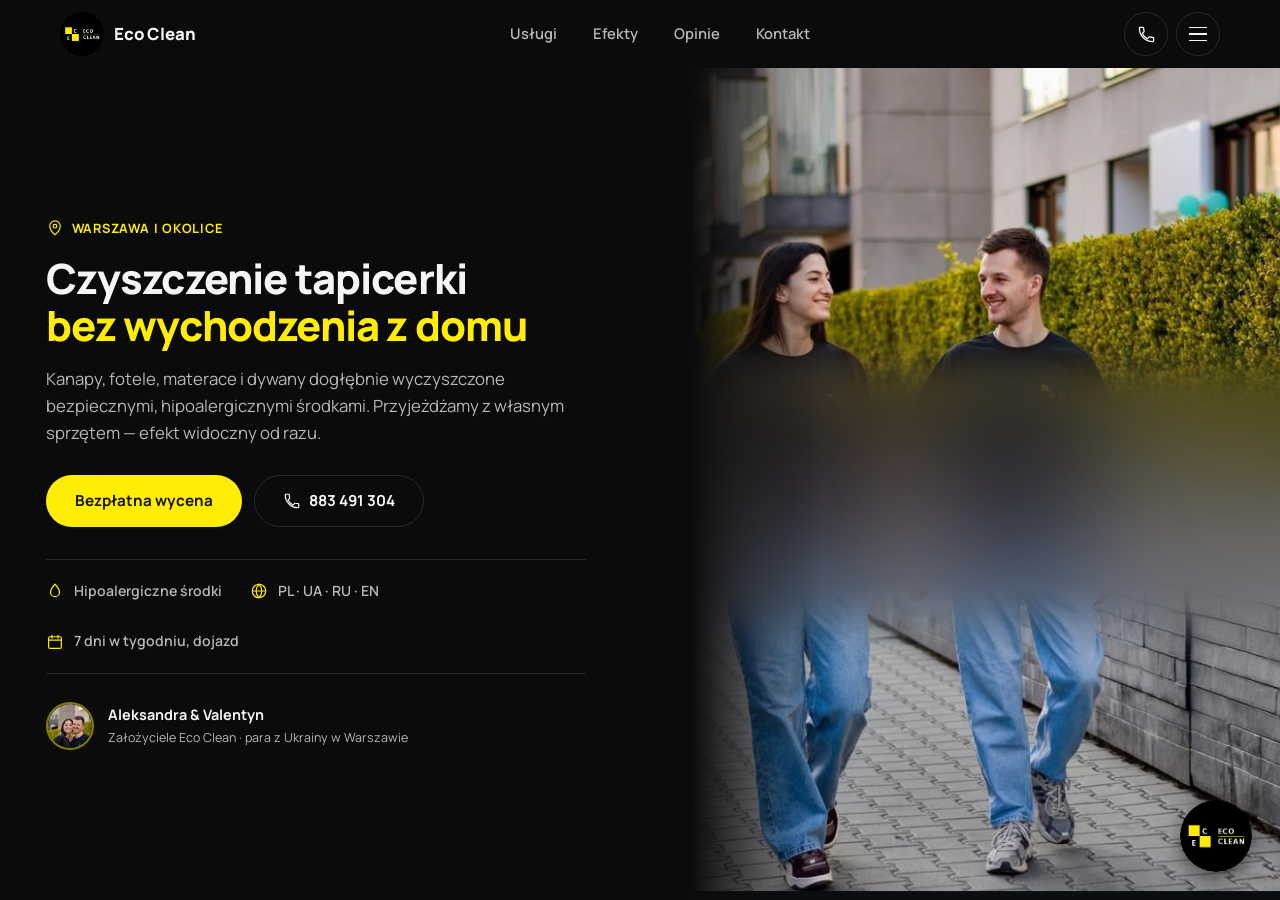
==== ecoclean/index.html @ 1c4c1dfb "Add standalone Eco Clean hero page Fresh, independent build in ecoclean/ - not related to the Geomet" ====
<!DOCTYPE html>
<html lang="pl">
<head>
  <meta charset="UTF-8" />
  <meta name="viewport" content="width=device-width, initial-scale=1.0" />
  <meta name="description" content="Eco Clean – mobilne, profesjonalne czyszczenie tapicerki i mebli w Warszawie. Hipoalergiczne środki, dojazd do klienta, efekt widoczny od razu." />
  <title>Eco Clean – Mobilne czyszczenie tapicerki | Warszawa</title>
  <link rel="icon" href="img/eco-logo.png" type="image/png" />
  <link rel="preconnect" href="https://fonts.googleapis.com" />
  <link rel="preconnect" href="https://fonts.gstatic.com" crossorigin />
  <link rel="stylesheet" href="css/style.css" />
</head>
<body>

  <header class="site-header" id="siteHeader">
    <div class="wrap header-inner">
      <a href="#top" class="brand">
        <img src="img/eco-logo.png" width="44" height="44" alt="" class="brand-mark" />
        <span class="brand-name">Eco Clean</span>
      </a>

      <nav class="nav" aria-label="Główna nawigacja">
        <a href="#uslugi">Usługi</a>
        <a href="#efekty">Efekty</a>
        <a href="#opinie">Opinie</a>
        <a href="#kontakt">Kontakt</a>
      </nav>

      <div class="header-actions">
        <a href="tel:+48883491304" class="icon-btn" aria-label="Zadzwoń: 883 491 304">
          <svg viewBox="0 0 24 24" fill="none" aria-hidden="true"><path d="M6.6 10.8c1.4 2.8 3.8 5.2 6.6 6.6l2.2-2.2c.3-.3.7-.4 1-.2 1.1.4 2.3.6 3.6.6.6 0 1 .4 1 1V20c0 .6-.4 1-1 1C10.6 21 3 13.4 3 4c0-.6.4-1 1-1h3.4c.6 0 1 .4 1 1 0 1.3.2 2.5.6 3.6.1.4 0 .8-.2 1L6.6 10.8Z" stroke="currentColor" stroke-width="1.6" stroke-linejoin="round"/></svg>
        </a>
        <button class="burger" id="burgerBtn" aria-label="Otwórz menu" aria-expanded="false" aria-controls="mobileNav">
          <span></span><span></span><span></span>
        </button>
      </div>
    </div>

    <div class="mobile-nav" id="mobileNav">
      <a href="#uslugi">Usługi</a>
      <a href="#efekty">Efekty</a>
      <a href="#opinie">Opinie</a>
      <a href="#kontakt">Kontakt</a>
      <a href="tel:+48883491304" class="mobile-nav-phone">883 491 304</a>
    </div>
  </header>

  <main>
    <section class="hero" id="top" aria-labelledby="hero-heading">
      <div class="hero-media">
        <img src="img/couple-full.jpg" alt="Aleksandra i Valentyn, zespół Eco Clean, w markowych koszulkach na osiedlu w Warszawie" class="hero-photo" width="720" height="934" />
        <div class="hero-media-scrim" aria-hidden="true"></div>
        <img src="img/eco-logo.png" alt="" class="hero-media-badge" width="72" height="72" />
      </div>

      <div class="hero-body">
        <div class="wrap hero-inner">
          <p class="eyebrow rv">
            <svg viewBox="0 0 24 24" fill="none" aria-hidden="true"><path d="M12 21s7-6.1 7-11.5A7 7 0 0 0 5 9.5C5 14.9 12 21 12 21Z" stroke="currentColor" stroke-width="1.6" stroke-linejoin="round"/><circle cx="12" cy="9.5" r="2.4" stroke="currentColor" stroke-width="1.6"/></svg>
            Warszawa i okolice
          </p>

          <h1 id="hero-heading" class="rv rv-delay-1">
            Czyszczenie tapicerki<br />
            <span class="accent">bez wychodzenia z domu</span>
          </h1>

          <p class="lead rv rv-delay-2">
            Kanapy, fotele, materace i dywany dogłębnie wyczyszczone bezpiecznymi, hipoalergicznymi środkami.
            Przyjeżdżamy z własnym sprzętem — efekt widoczny od razu.
          </p>

          <div class="cta-row rv rv-delay-3">
            <a href="#kontakt" class="btn btn-primary">Bezpłatna wycena</a>
            <a href="tel:+48883491304" class="btn btn-ghost">
              <svg viewBox="0 0 24 24" fill="none" aria-hidden="true"><path d="M6.6 10.8c1.4 2.8 3.8 5.2 6.6 6.6l2.2-2.2c.3-.3.7-.4 1-.2 1.1.4 2.3.6 3.6.6.6 0 1 .4 1 1V20c0 .6-.4 1-1 1C10.6 21 3 13.4 3 4c0-.6.4-1 1-1h3.4c.6 0 1 .4 1 1 0 1.3.2 2.5.6 3.6.1.4 0 .8-.2 1L6.6 10.8Z" stroke="currentColor" stroke-width="1.6" stroke-linejoin="round"/></svg>
              883 491 304
            </a>
          </div>

          <ul class="trust-chips rv rv-delay-3">
            <li>
              <svg viewBox="0 0 24 24" fill="none" aria-hidden="true"><path d="M12 3s6 6.2 6 10.5a6 6 0 1 1-12 0C6 9.2 12 3 12 3Z" stroke="currentColor" stroke-width="1.6" stroke-linejoin="round"/></svg>
              Hipoalergiczne środki
            </li>
            <li>
              <svg viewBox="0 0 24 24" fill="none" aria-hidden="true"><circle cx="12" cy="12" r="9" stroke="currentColor" stroke-width="1.6"/><path d="M3 12h18M12 3c2.5 2.6 3.8 5.7 3.8 9s-1.3 6.4-3.8 9c-2.5-2.6-3.8-5.7-3.8-9S9.5 5.6 12 3Z" stroke="currentColor" stroke-width="1.6"/></svg>
              PL · UA · RU · EN
            </li>
            <li>
              <svg viewBox="0 0 24 24" fill="none" aria-hidden="true"><rect x="3.5" y="5" width="17" height="15.5" rx="2" stroke="currentColor" stroke-width="1.6"/><path d="M3.5 9.5h17M8 3v4M16 3v4" stroke="currentColor" stroke-width="1.6" stroke-linecap="round"/></svg>
              7 dni w tygodniu, dojazd
            </li>
          </ul>

          <div class="founder-card rv rv-delay-3">
            <img src="img/founders.png" alt="" width="48" height="48" />
            <div class="founder-text">
              <strong>Aleksandra &amp; Valentyn</strong>
              <span>Założyciele Eco Clean · para z Ukrainy w Warszawie</span>
            </div>
          </div>
        </div>
      </div>
    </section>
  </main>

  <script src="js/main.js"></script>
</body>
</html>
---- ecoclean/css/style.css ----
/* ============================================================
   ECO CLEAN — style.css
   Palette: #0B0B0C (bg) · #FFED03 (brand yellow) · #F5F5F4 (text)
   Type: Manrope
   ============================================================ */

@import url('https://fonts.googleapis.com/css2?family=Manrope:wght@400;500;600;700;800&display=swap');

*, *::before, *::after { box-sizing: border-box; margin: 0; padding: 0; }

:root {
  --bg:        #0B0B0C;
  --surface:   #161617;
  --text:      #F5F5F4;
  --text-dim:  #B7B7B4;
  --border:    rgba(255,255,255,0.12);
  --yellow:    #FFED03;
  --yellow-d:  #E3D300;
  --ink:       #171500;
  --radius:    14px;
  --font: 'Manrope', system-ui, -apple-system, sans-serif;
}

html {
  scroll-behavior: smooth;
}
@media (prefers-reduced-motion: reduce) {
  html { scroll-behavior: auto; }
  *, *::before, *::after { animation-duration: 0.01ms !important; animation-iteration-count: 1 !important; transition-duration: 0.01ms !important; }
}

body {
  background: var(--bg);
  color: var(--text);
  font-family: var(--font);
  font-size: 16px;
  line-height: 1.6;
  overflow-x: hidden;
}

img { display: block; max-width: 100%; height: auto; }
a { color: inherit; text-decoration: none; }
ul { list-style: none; }
svg { width: 18px; height: 18px; flex: none; }

.wrap { max-width: 1200px; margin: 0 auto; padding: 0 20px; }

a:focus-visible,
button:focus-visible {
  outline: 3px solid var(--yellow);
  outline-offset: 2px;
  border-radius: 6px;
}

/* ── Reveal-on-scroll (opacity/transform only, respects reduced motion) ── */
.rv {
  opacity: 0;
  transform: translateY(14px);
  transition: opacity 0.5s ease, transform 0.5s ease;
}
.rv.visible { opacity: 1; transform: translateY(0); }
.rv-delay-1.visible { transition-delay: 0.08s; }
.rv-delay-2.visible { transition-delay: 0.16s; }
.rv-delay-3.visible { transition-delay: 0.24s; }
@media (prefers-reduced-motion: reduce) {
  .rv { opacity: 1; transform: none; transition: none; }
}

/* ================================================================
   HEADER
================================================================ */
.site-header {
  position: fixed;
  inset: 0 0 auto 0;
  z-index: 100;
  padding: 12px 0;
  transition: background 0.3s ease, padding 0.3s ease, border-color 0.3s ease;
  border-bottom: 1px solid transparent;
}
.site-header.scrolled {
  background: rgba(11,11,12,0.9);
  backdrop-filter: blur(10px);
  border-bottom-color: var(--border);
  padding: 8px 0;
}
.header-inner {
  display: flex;
  align-items: center;
  justify-content: space-between;
  gap: 16px;
}
.brand {
  display: flex;
  align-items: center;
  gap: 10px;
}
.brand-mark {
  width: 44px;
  height: 44px;
  border-radius: 50%;
  flex: none;
}
.brand-name {
  font-weight: 800;
  font-size: 1.05rem;
  letter-spacing: -0.01em;
}
.nav {
  display: none;
  align-items: center;
  gap: 32px;
  font-weight: 600;
  font-size: 0.92rem;
}
.nav a { color: var(--text-dim); transition: color 0.2s ease; padding: 4px 2px; }
.nav a:hover { color: var(--text); }

.header-actions { display: flex; align-items: center; gap: 8px; }
.icon-btn {
  display: flex;
  align-items: center;
  justify-content: center;
  width: 44px;
  height: 44px;
  border-radius: 50%;
  border: 1px solid var(--border);
  color: var(--text);
  transition: border-color 0.2s ease, background 0.2s ease;
}
.icon-btn:hover { border-color: var(--yellow); background: rgba(255,237,3,0.08); }
.icon-btn svg { width: 19px; height: 19px; }

.burger {
  display: flex;
  flex-direction: column;
  justify-content: center;
  gap: 5px;
  width: 44px;
  height: 44px;
  background: none;
  border: 1px solid var(--border);
  border-radius: 50%;
  cursor: pointer;
  padding: 0;
}
.burger span {
  display: block;
  width: 18px;
  height: 1.6px;
  background: var(--text);
  margin: 0 auto;
  transition: transform 0.25s ease, opacity 0.25s ease;
}
.burger.open span:nth-child(1) { transform: translateY(6.6px) rotate(45deg); }
.burger.open span:nth-child(2) { opacity: 0; }
.burger.open span:nth-child(3) { transform: translateY(-6.6px) rotate(-45deg); }

.mobile-nav {
  max-height: 0;
  overflow: hidden;
  background: rgba(11,11,12,0.98);
  backdrop-filter: blur(10px);
  border-bottom: 1px solid transparent;
  transition: max-height 0.3s ease, border-color 0.3s ease;
}
.mobile-nav.open { max-height: 320px; border-bottom-color: var(--border); }
.mobile-nav a {
  display: block;
  padding: 14px 20px;
  font-weight: 600;
  border-top: 1px solid var(--border);
}
.mobile-nav-phone { color: var(--yellow) !important; }

/* ================================================================
   HERO
================================================================ */
.hero {
  padding-top: 68px;
  display: flex;
  flex-direction: column;
}
.hero-media {
  position: relative;
  height: 58vh;
  min-height: 320px;
  max-height: 460px;
  overflow: hidden;
}
.hero-photo {
  width: 100%;
  height: 100%;
  object-fit: cover;
  object-position: center 18%;
}
.hero-media-scrim {
  position: absolute;
  inset: 0;
  background: linear-gradient(to bottom, rgba(11,11,12,0) 55%, rgba(11,11,12,0.55) 82%, var(--bg) 100%);
}
.hero-media-badge {
  position: absolute;
  left: 20px;
  bottom: 16px;
  width: 56px;
  height: 56px;
  border-radius: 50%;
  box-shadow: 0 6px 18px rgba(0,0,0,0.5);
}

.hero-body { background: var(--bg); }
.hero-inner {
  padding: 36px 20px 56px;
  display: flex;
  flex-direction: column;
}

.eyebrow {
  display: inline-flex;
  align-items: center;
  gap: 8px;
  font-size: 0.8rem;
  font-weight: 700;
  letter-spacing: 0.06em;
  text-transform: uppercase;
  color: var(--yellow);
  margin-bottom: 16px;
}
.eyebrow svg { color: var(--yellow); }

h1 {
  font-size: clamp(2rem, 7vw, 2.6rem);
  font-weight: 800;
  line-height: 1.15;
  letter-spacing: -0.02em;
  margin-bottom: 16px;
}
.accent { color: var(--yellow); }

.lead {
  font-size: 1rem;
  color: var(--text-dim);
  max-width: 52ch;
  margin-bottom: 28px;
}

.cta-row {
  display: flex;
  flex-direction: column;
  gap: 12px;
  margin-bottom: 32px;
}
.btn {
  display: inline-flex;
  align-items: center;
  justify-content: center;
  gap: 8px;
  min-height: 52px;
  padding: 0 28px;
  border-radius: 100px;
  font-family: var(--font);
  font-size: 0.95rem;
  font-weight: 700;
  cursor: pointer;
  border: 1.5px solid transparent;
  transition: transform 0.15s ease, background 0.2s ease, color 0.2s ease, border-color 0.2s ease;
}
.btn:active { transform: scale(0.98); }
.btn-primary { background: var(--yellow); color: var(--ink); }
.btn-primary:hover { background: var(--yellow-d); }
.btn-ghost { background: transparent; color: var(--text); border-color: var(--border); }
.btn-ghost:hover { border-color: var(--yellow); color: var(--yellow); }
.btn-ghost svg { color: currentColor; }

.trust-chips {
  display: flex;
  flex-direction: column;
  gap: 12px;
  padding: 20px 0;
  border-top: 1px solid var(--border);
  border-bottom: 1px solid var(--border);
  margin-bottom: 28px;
}
.trust-chips li {
  display: flex;
  align-items: center;
  gap: 10px;
  font-size: 0.88rem;
  font-weight: 600;
  color: var(--text-dim);
}
.trust-chips svg { color: var(--yellow); }

.founder-card {
  display: flex;
  align-items: center;
  gap: 14px;
}
.founder-card img {
  width: 48px;
  height: 48px;
  border-radius: 50%;
  border: 2px solid rgba(255,237,3,0.5);
  flex: none;
}
.founder-text { display: flex; flex-direction: column; gap: 2px; }
.founder-text strong { font-size: 0.9rem; font-weight: 700; }
.founder-text span { font-size: 0.78rem; color: var(--text-dim); }

/* ================================================================
   DESKTOP
================================================================ */
@media (min-width: 720px) {
  .cta-row { flex-direction: row; }
  .trust-chips { flex-direction: row; flex-wrap: wrap; gap: 28px; }
}

@media (min-width: 960px) {
  .nav { display: flex; }

  .hero {
    flex-direction: row;
    align-items: stretch;
    min-height: calc(100vh - 0px);
  }
  .hero-media {
    order: 2;
    flex: 1 1 46%;
    height: auto;
    max-height: none;
    min-height: calc(100vh - 68px);
  }
  .hero-media-scrim {
    background: linear-gradient(to right, var(--bg) 0%, rgba(11,11,12,0) 22%);
  }
  .hero-media-badge {
    left: auto;
    right: 28px;
    bottom: 28px;
    width: 72px;
    height: 72px;
  }
  .hero-body {
    order: 1;
    flex: 1 1 54%;
    display: flex;
    align-items: center;
  }
  .hero-inner {
    padding: 48px 56px 48px 20px;
    max-width: 640px;
    margin-left: auto;
  }
  .lead { font-size: 1.05rem; }
}

@media (min-width: 1280px) {
  .hero-inner { padding-right: 80px; }
}
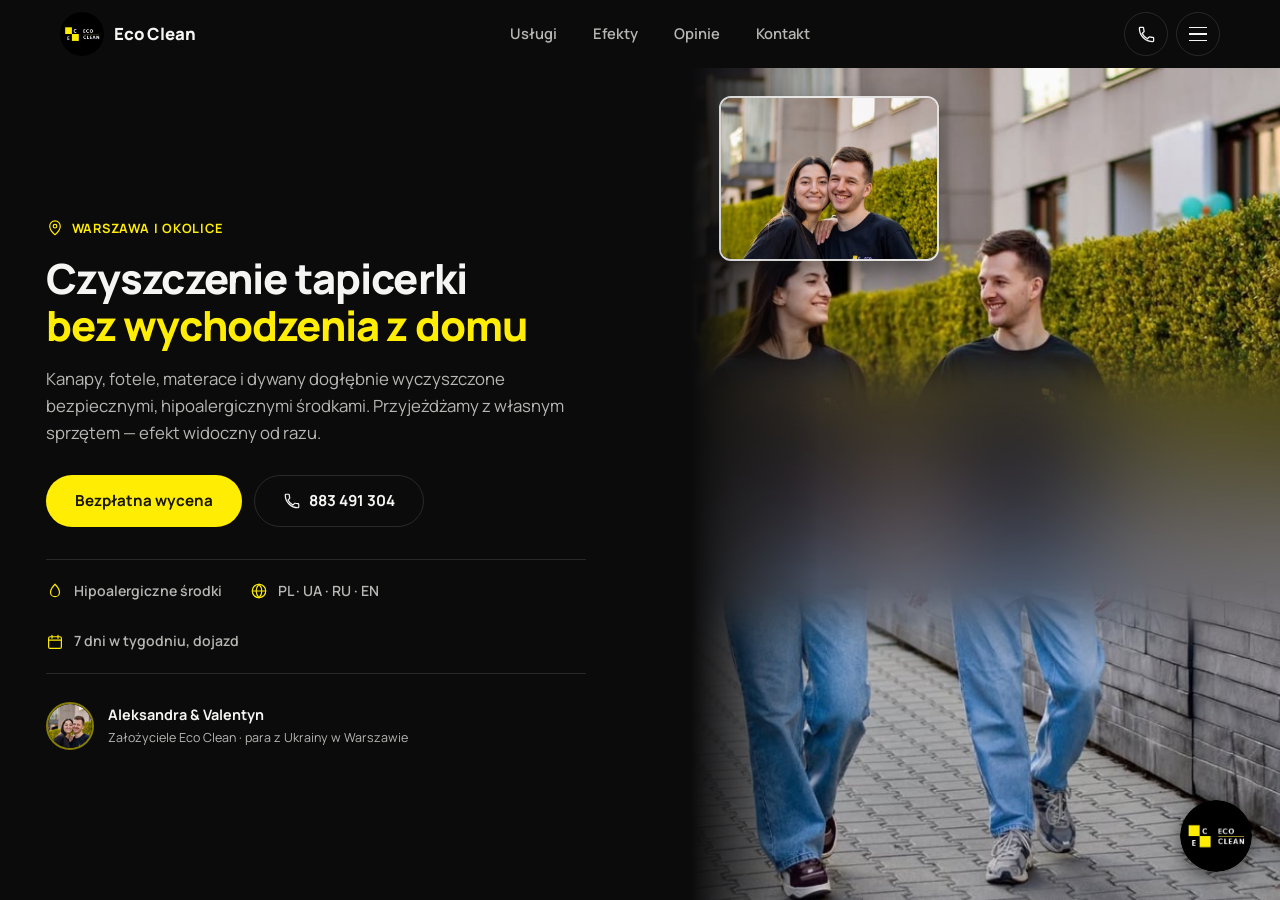
==== commit fabcbe63: "Add second couple photo to hero as an accent card Both marketing photos are now in the hero: the wal" ====
--- a/ecoclean/index.html
+++ b/ecoclean/index.html
@@ -8,9 +8,11 @@
   <link rel="icon" href="img/eco-logo.png" type="image/png" />
   <link rel="preconnect" href="https://fonts.googleapis.com" />
   <link rel="preconnect" href="https://fonts.gstatic.com" crossorigin />
+  <link rel="stylesheet" href="https://fonts.googleapis.com/css2?family=Manrope:wght@400;500;600;700;800&display=swap" />
   <link rel="stylesheet" href="css/style.css" />
 </head>
 <body>
+  <a href="#top-content" class="skip-link">Przejdź do treści</a>
 
   <header class="site-header" id="siteHeader">
     <div class="wrap header-inner">
@@ -45,11 +47,14 @@
     </div>
   </header>
 
-  <main>
+  <main id="top-content">
     <section class="hero" id="top" aria-labelledby="hero-heading">
       <div class="hero-media">
-        <img src="img/couple-full.jpg" alt="Aleksandra i Valentyn, zespół Eco Clean, w markowych koszulkach na osiedlu w Warszawie" class="hero-photo" width="720" height="934" />
+        <img src="img/couple-walking.jpg" alt="Aleksandra i Valentyn, zespół Eco Clean, w markowych koszulkach na osiedlu w Warszawie" class="hero-photo" width="720" height="923" fetchpriority="high" decoding="async" />
         <div class="hero-media-scrim" aria-hidden="true"></div>
+        <div class="hero-photo-accent">
+          <img src="img/couple-embrace.jpg" alt="Aleksandra i Valentyn, założyciele Eco Clean" width="704" height="492" loading="lazy" decoding="async" />
+        </div>
         <img src="img/eco-logo.png" alt="" class="hero-media-badge" width="72" height="72" />
       </div>
 
--- a/ecoclean/css/style.css
+++ b/ecoclean/css/style.css
@@ -3,8 +3,6 @@
    Palette: #0B0B0C (bg) · #FFED03 (brand yellow) · #F5F5F4 (text)
    Type: Manrope
    ============================================================ */
-
-@import url('https://fonts.googleapis.com/css2?family=Manrope:wght@400;500;600;700;800&display=swap');
 
 *, *::before, *::after { box-sizing: border-box; margin: 0; padding: 0; }
 
@@ -52,16 +50,30 @@
   border-radius: 6px;
 }
 
+.skip-link {
+  position: absolute;
+  top: -60px;
+  left: 12px;
+  z-index: 200;
+  background: var(--yellow);
+  color: var(--ink);
+  font-weight: 700;
+  padding: 12px 20px;
+  border-radius: 8px;
+  transition: top 0.2s ease;
+}
+.skip-link:focus { top: 12px; }
+
 /* ── Reveal-on-scroll (opacity/transform only, respects reduced motion) ── */
 .rv {
   opacity: 0;
   transform: translateY(14px);
-  transition: opacity 0.5s ease, transform 0.5s ease;
+  transition: opacity 0.35s ease-out, transform 0.35s ease-out;
 }
 .rv.visible { opacity: 1; transform: translateY(0); }
-.rv-delay-1.visible { transition-delay: 0.08s; }
-.rv-delay-2.visible { transition-delay: 0.16s; }
-.rv-delay-3.visible { transition-delay: 0.24s; }
+.rv-delay-1.visible { transition-delay: 0.05s; }
+.rv-delay-2.visible { transition-delay: 0.1s; }
+.rv-delay-3.visible { transition-delay: 0.15s; }
 @media (prefers-reduced-motion: reduce) {
   .rv { opacity: 1; transform: none; transition: none; }
 }
@@ -125,6 +137,8 @@
   border-radius: 50%;
   border: 1px solid var(--border);
   color: var(--text);
+  cursor: pointer;
+  touch-action: manipulation;
   transition: border-color 0.2s ease, background 0.2s ease;
 }
 .icon-btn:hover { border-color: var(--yellow); background: rgba(255,237,3,0.08); }
@@ -141,6 +155,7 @@
   border: 1px solid var(--border);
   border-radius: 50%;
   cursor: pointer;
+  touch-action: manipulation;
   padding: 0;
 }
 .burger span {
@@ -182,7 +197,7 @@
 }
 .hero-media {
   position: relative;
-  height: 58vh;
+  height: 58svh;
   min-height: 320px;
   max-height: 460px;
   overflow: hidden;
@@ -206,6 +221,25 @@
   height: 56px;
   border-radius: 50%;
   box-shadow: 0 6px 18px rgba(0,0,0,0.5);
+  z-index: 3;
+}
+.hero-photo-accent {
+  position: absolute;
+  top: 16px;
+  right: 16px;
+  width: clamp(96px, 30%, 160px);
+  aspect-ratio: 4 / 3;
+  border-radius: 12px;
+  overflow: hidden;
+  border: 2px solid rgba(245,245,244,0.85);
+  box-shadow: 0 10px 24px rgba(0,0,0,0.45);
+  z-index: 2;
+}
+.hero-photo-accent img {
+  width: 100%;
+  height: 100%;
+  object-fit: cover;
+  object-position: center 30%;
 }
 
 .hero-body { background: var(--bg); }
@@ -262,6 +296,7 @@
   font-size: 0.95rem;
   font-weight: 700;
   cursor: pointer;
+  touch-action: manipulation;
   border: 1.5px solid transparent;
   transition: transform 0.15s ease, background 0.2s ease, color 0.2s ease, border-color 0.2s ease;
 }
@@ -321,14 +356,14 @@
   .hero {
     flex-direction: row;
     align-items: stretch;
-    min-height: calc(100vh - 0px);
+    min-height: 100svh;
   }
   .hero-media {
     order: 2;
     flex: 1 1 46%;
     height: auto;
     max-height: none;
-    min-height: calc(100vh - 68px);
+    min-height: calc(100svh - 68px);
   }
   .hero-media-scrim {
     background: linear-gradient(to right, var(--bg) 0%, rgba(11,11,12,0) 22%);
@@ -340,6 +375,12 @@
     width: 72px;
     height: 72px;
   }
+  .hero-photo-accent {
+    top: 28px;
+    left: 28px;
+    right: auto;
+    width: clamp(140px, 18vw, 220px);
+  }
   .hero-body {
     order: 1;
     flex: 1 1 54%;
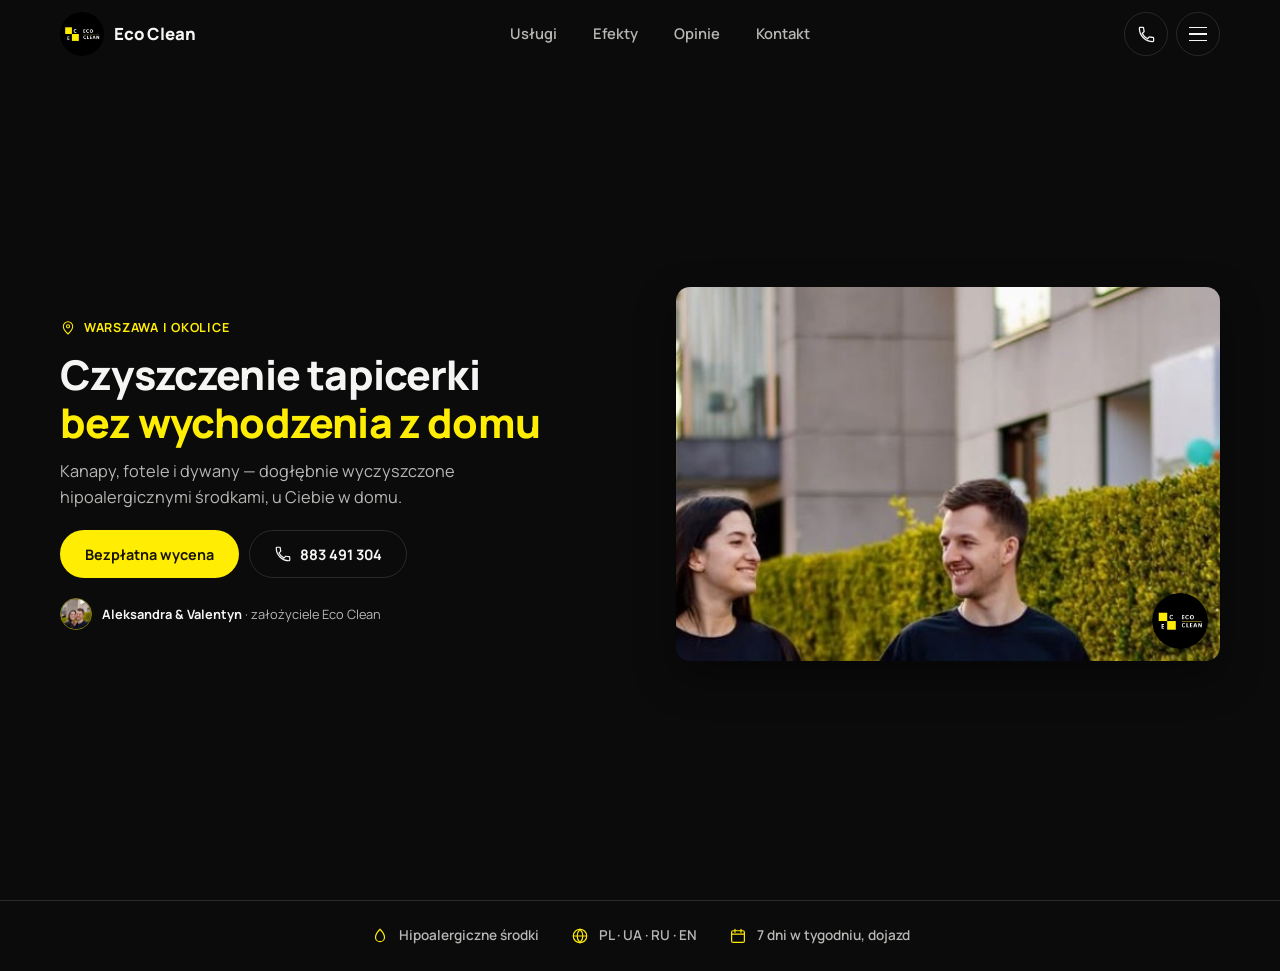
==== commit 0ee15af5: "Redo hero: remove blur, fit one screen, declutter Replace the blurred full-body composite with a sha" ====
--- a/ecoclean/index.html
+++ b/ecoclean/index.html
@@ -49,30 +49,26 @@
 
   <main id="top-content">
     <section class="hero" id="top" aria-labelledby="hero-heading">
-      <div class="hero-media">
-        <img src="img/couple-walking.jpg" alt="Aleksandra i Valentyn, zespół Eco Clean, w markowych koszulkach na osiedlu w Warszawie" class="hero-photo" width="720" height="923" fetchpriority="high" decoding="async" />
-        <div class="hero-media-scrim" aria-hidden="true"></div>
-        <div class="hero-photo-accent">
-          <img src="img/couple-embrace.jpg" alt="Aleksandra i Valentyn, założyciele Eco Clean" width="704" height="492" loading="lazy" decoding="async" />
-        </div>
-        <img src="img/eco-logo.png" alt="" class="hero-media-badge" width="72" height="72" />
-      </div>
+      <div class="wrap hero-grid">
 
-      <div class="hero-body">
-        <div class="wrap hero-inner">
+        <figure class="hero-photo-card rv">
+          <img src="img/couple-walking.jpg" alt="Aleksandra i Valentyn, zespół Eco Clean, w markowych koszulkach na osiedlu w Warszawie" width="690" height="340" fetchpriority="high" decoding="async" />
+          <img src="img/eco-logo.png" alt="" class="hero-photo-badge" width="52" height="52" />
+        </figure>
+
+        <div class="hero-content">
           <p class="eyebrow rv">
             <svg viewBox="0 0 24 24" fill="none" aria-hidden="true"><path d="M12 21s7-6.1 7-11.5A7 7 0 0 0 5 9.5C5 14.9 12 21 12 21Z" stroke="currentColor" stroke-width="1.6" stroke-linejoin="round"/><circle cx="12" cy="9.5" r="2.4" stroke="currentColor" stroke-width="1.6"/></svg>
             Warszawa i okolice
           </p>
 
           <h1 id="hero-heading" class="rv rv-delay-1">
-            Czyszczenie tapicerki<br />
+            Czyszczenie tapicerki
             <span class="accent">bez wychodzenia z domu</span>
           </h1>
 
           <p class="lead rv rv-delay-2">
-            Kanapy, fotele, materace i dywany dogłębnie wyczyszczone bezpiecznymi, hipoalergicznymi środkami.
-            Przyjeżdżamy z własnym sprzętem — efekt widoczny od razu.
+            Kanapy, fotele i dywany — dogłębnie wyczyszczone hipoalergicznymi środkami, u Ciebie w domu.
           </p>
 
           <div class="cta-row rv rv-delay-3">
@@ -83,28 +79,28 @@
             </a>
           </div>
 
-          <ul class="trust-chips rv rv-delay-3">
-            <li>
-              <svg viewBox="0 0 24 24" fill="none" aria-hidden="true"><path d="M12 3s6 6.2 6 10.5a6 6 0 1 1-12 0C6 9.2 12 3 12 3Z" stroke="currentColor" stroke-width="1.6" stroke-linejoin="round"/></svg>
-              Hipoalergiczne środki
-            </li>
-            <li>
-              <svg viewBox="0 0 24 24" fill="none" aria-hidden="true"><circle cx="12" cy="12" r="9" stroke="currentColor" stroke-width="1.6"/><path d="M3 12h18M12 3c2.5 2.6 3.8 5.7 3.8 9s-1.3 6.4-3.8 9c-2.5-2.6-3.8-5.7-3.8-9S9.5 5.6 12 3Z" stroke="currentColor" stroke-width="1.6"/></svg>
-              PL · UA · RU · EN
-            </li>
-            <li>
-              <svg viewBox="0 0 24 24" fill="none" aria-hidden="true"><rect x="3.5" y="5" width="17" height="15.5" rx="2" stroke="currentColor" stroke-width="1.6"/><path d="M3.5 9.5h17M8 3v4M16 3v4" stroke="currentColor" stroke-width="1.6" stroke-linecap="round"/></svg>
-              7 dni w tygodniu, dojazd
-            </li>
-          </ul>
+          <div class="founder-row rv rv-delay-3">
+            <img src="img/couple-embrace.jpg" alt="" width="40" height="40" loading="lazy" />
+            <span><strong>Aleksandra &amp; Valentyn</strong> · założyciele Eco Clean</span>
+          </div>
+        </div>
 
-          <div class="founder-card rv rv-delay-3">
-            <img src="img/founders.png" alt="" width="48" height="48" />
-            <div class="founder-text">
-              <strong>Aleksandra &amp; Valentyn</strong>
-              <span>Założyciele Eco Clean · para z Ukrainy w Warszawie</span>
-            </div>
-          </div>
+      </div>
+    </section>
+
+    <section class="trust-bar" aria-label="Dlaczego Eco Clean">
+      <div class="wrap trust-bar-inner">
+        <div class="trust-item">
+          <svg viewBox="0 0 24 24" fill="none" aria-hidden="true"><path d="M12 3s6 6.2 6 10.5a6 6 0 1 1-12 0C6 9.2 12 3 12 3Z" stroke="currentColor" stroke-width="1.6" stroke-linejoin="round"/></svg>
+          Hipoalergiczne środki
+        </div>
+        <div class="trust-item">
+          <svg viewBox="0 0 24 24" fill="none" aria-hidden="true"><circle cx="12" cy="12" r="9" stroke="currentColor" stroke-width="1.6"/><path d="M3 12h18M12 3c2.5 2.6 3.8 5.7 3.8 9s-1.3 6.4-3.8 9c-2.5-2.6-3.8-5.7-3.8-9S9.5 5.6 12 3Z" stroke="currentColor" stroke-width="1.6"/></svg>
+          PL · UA · RU · EN
+        </div>
+        <div class="trust-item">
+          <svg viewBox="0 0 24 24" fill="none" aria-hidden="true"><rect x="3.5" y="5" width="17" height="15.5" rx="2" stroke="currentColor" stroke-width="1.6"/><path d="M3.5 9.5h17M8 3v4M16 3v4" stroke="currentColor" stroke-width="1.6" stroke-linecap="round"/></svg>
+          7 dni w tygodniu, dojazd
         </div>
       </div>
     </section>
--- a/ecoclean/css/style.css
+++ b/ecoclean/css/style.css
@@ -188,112 +188,89 @@
 .mobile-nav-phone { color: var(--yellow) !important; }
 
 /* ================================================================
-   HERO
+   HERO — must fit one screen, no blur, decluttered
 ================================================================ */
 .hero {
-  padding-top: 68px;
+  min-height: 100svh;
+  display: flex;
+  align-items: center;
+  padding-top: 64px;
+  padding-bottom: 16px;
+}
+.hero-grid {
   display: flex;
   flex-direction: column;
-}
-.hero-media {
+  gap: 20px;
+  width: 100%;
+}
+
+.hero-photo-card {
   position: relative;
-  height: 58svh;
-  min-height: 320px;
-  max-height: 460px;
+  border-radius: var(--radius);
   overflow: hidden;
-}
-.hero-photo {
+  box-shadow: 0 16px 40px rgba(0,0,0,0.4);
+}
+.hero-photo-card img:first-child {
   width: 100%;
-  height: 100%;
+  height: auto;
+  aspect-ratio: 690 / 340;
   object-fit: cover;
-  object-position: center 18%;
-}
-.hero-media-scrim {
+}
+.hero-photo-badge {
   position: absolute;
-  inset: 0;
-  background: linear-gradient(to bottom, rgba(11,11,12,0) 55%, rgba(11,11,12,0.55) 82%, var(--bg) 100%);
-}
-.hero-media-badge {
-  position: absolute;
-  left: 20px;
-  bottom: 16px;
-  width: 56px;
-  height: 56px;
-  border-radius: 50%;
-  box-shadow: 0 6px 18px rgba(0,0,0,0.5);
-  z-index: 3;
-}
-.hero-photo-accent {
-  position: absolute;
-  top: 16px;
-  right: 16px;
-  width: clamp(96px, 30%, 160px);
-  aspect-ratio: 4 / 3;
-  border-radius: 12px;
-  overflow: hidden;
-  border: 2px solid rgba(245,245,244,0.85);
-  box-shadow: 0 10px 24px rgba(0,0,0,0.45);
-  z-index: 2;
-}
-.hero-photo-accent img {
-  width: 100%;
-  height: 100%;
-  object-fit: cover;
-  object-position: center 30%;
-}
-
-.hero-body { background: var(--bg); }
-.hero-inner {
-  padding: 36px 20px 56px;
-  display: flex;
-  flex-direction: column;
+  right: 12px;
+  bottom: 12px;
+  width: 44px;
+  height: 44px;
+  border-radius: 50%;
+  box-shadow: 0 4px 14px rgba(0,0,0,0.5);
 }
 
 .eyebrow {
   display: inline-flex;
   align-items: center;
   gap: 8px;
-  font-size: 0.8rem;
+  font-size: 0.78rem;
   font-weight: 700;
   letter-spacing: 0.06em;
   text-transform: uppercase;
   color: var(--yellow);
-  margin-bottom: 16px;
-}
-.eyebrow svg { color: var(--yellow); }
+  margin-bottom: 12px;
+}
+.eyebrow svg { color: var(--yellow); width: 16px; height: 16px; }
 
 h1 {
-  font-size: clamp(2rem, 7vw, 2.6rem);
+  font-size: clamp(1.6rem, 6.5vw, 2.5rem);
   font-weight: 800;
-  line-height: 1.15;
+  line-height: 1.18;
   letter-spacing: -0.02em;
-  margin-bottom: 16px;
-}
-.accent { color: var(--yellow); }
+  margin-bottom: 12px;
+}
+.accent { display: block; color: var(--yellow); }
 
 .lead {
-  font-size: 1rem;
+  font-size: 0.95rem;
   color: var(--text-dim);
-  max-width: 52ch;
-  margin-bottom: 28px;
+  max-width: 48ch;
+  margin-bottom: 20px;
 }
 
 .cta-row {
   display: flex;
-  flex-direction: column;
-  gap: 12px;
-  margin-bottom: 32px;
+  flex-wrap: wrap;
+  gap: 10px;
+  margin-bottom: 20px;
 }
 .btn {
   display: inline-flex;
   align-items: center;
   justify-content: center;
   gap: 8px;
-  min-height: 52px;
-  padding: 0 28px;
+  min-height: 48px;
+  padding: 0 24px;
   border-radius: 100px;
   font-family: var(--font);
-  font-size: 0.95rem;
+  font-size: 0.9rem;
   font-weight: 700;
   cursor: pointer;
   touch-action: manipulation;
@@ -307,94 +284,75 @@
 .btn-ghost:hover { border-color: var(--yellow); color: var(--yellow); }
 .btn-ghost svg { color: currentColor; }
 
-.trust-chips {
+.founder-row {
+  display: flex;
+  align-items: center;
+  gap: 10px;
+}
+.founder-row img {
+  width: 32px;
+  height: 32px;
+  border-radius: 50%;
+  border: 1.5px solid rgba(255,237,3,0.5);
+  object-fit: cover;
+  flex: none;
+}
+.founder-row span {
+  font-size: 0.8rem;
+  color: var(--text-dim);
+}
+.founder-row strong { color: var(--text); font-weight: 700; }
+
+/* ================================================================
+   TRUST BAR (below the fold — not part of the one-screen hero)
+================================================================ */
+.trust-bar {
+  border-top: 1px solid var(--border);
+  padding: 24px 0;
+}
+.trust-bar-inner {
   display: flex;
   flex-direction: column;
-  gap: 12px;
-  padding: 20px 0;
-  border-top: 1px solid var(--border);
-  border-bottom: 1px solid var(--border);
-  margin-bottom: 28px;
-}
-.trust-chips li {
+  gap: 14px;
+}
+.trust-item {
   display: flex;
   align-items: center;
   gap: 10px;
-  font-size: 0.88rem;
+  font-size: 0.85rem;
   font-weight: 600;
   color: var(--text-dim);
 }
-.trust-chips svg { color: var(--yellow); }
-
-.founder-card {
-  display: flex;
-  align-items: center;
-  gap: 14px;
-}
-.founder-card img {
-  width: 48px;
-  height: 48px;
-  border-radius: 50%;
-  border: 2px solid rgba(255,237,3,0.5);
-  flex: none;
-}
-.founder-text { display: flex; flex-direction: column; gap: 2px; }
-.founder-text strong { font-size: 0.9rem; font-weight: 700; }
-.founder-text span { font-size: 0.78rem; color: var(--text-dim); }
+.trust-item svg { color: var(--yellow); }
 
 /* ================================================================
    DESKTOP
 ================================================================ */
+@media (min-width: 600px) {
+  .cta-row { flex-wrap: nowrap; }
+}
+
 @media (min-width: 720px) {
-  .cta-row { flex-direction: row; }
-  .trust-chips { flex-direction: row; flex-wrap: wrap; gap: 28px; }
+  .trust-bar-inner { flex-direction: row; flex-wrap: wrap; gap: 32px; justify-content: center; }
 }
 
 @media (min-width: 960px) {
   .nav { display: flex; }
 
-  .hero {
+  .hero-grid {
     flex-direction: row;
-    align-items: stretch;
-    min-height: 100svh;
+    align-items: center;
+    gap: 56px;
   }
-  .hero-media {
-    order: 2;
-    flex: 1 1 46%;
-    height: auto;
-    max-height: none;
-    min-height: calc(100svh - 68px);
-  }
-  .hero-media-scrim {
-    background: linear-gradient(to right, var(--bg) 0%, rgba(11,11,12,0) 22%);
-  }
-  .hero-media-badge {
-    left: auto;
-    right: 28px;
-    bottom: 28px;
-    width: 72px;
-    height: 72px;
-  }
-  .hero-photo-accent {
-    top: 28px;
-    left: 28px;
-    right: auto;
-    width: clamp(140px, 18vw, 220px);
-  }
-  .hero-body {
-    order: 1;
-    flex: 1 1 54%;
-    display: flex;
-    align-items: center;
-  }
-  .hero-inner {
-    padding: 48px 56px 48px 20px;
-    max-width: 640px;
-    margin-left: auto;
-  }
-  .lead { font-size: 1.05rem; }
-}
-
-@media (min-width: 1280px) {
-  .hero-inner { padding-right: 80px; }
-}
+  .hero-content { order: 1; flex: 1 1 52%; max-width: 560px; }
+  .hero-photo-card { order: 2; flex: 1 1 48%; }
+  .hero-photo-card img:first-child { aspect-ratio: 4 / 3; }
+  .hero-photo-badge { width: 56px; height: 56px; }
+
+  h1 { font-size: clamp(2rem, 3.2vw, 2.7rem); }
+  .lead { font-size: 1.02rem; }
+}
+
+@media (min-height: 780px) and (min-width: 960px) {
+  .hero-photo-card img:first-child { aspect-ratio: 16 / 11; }
+}
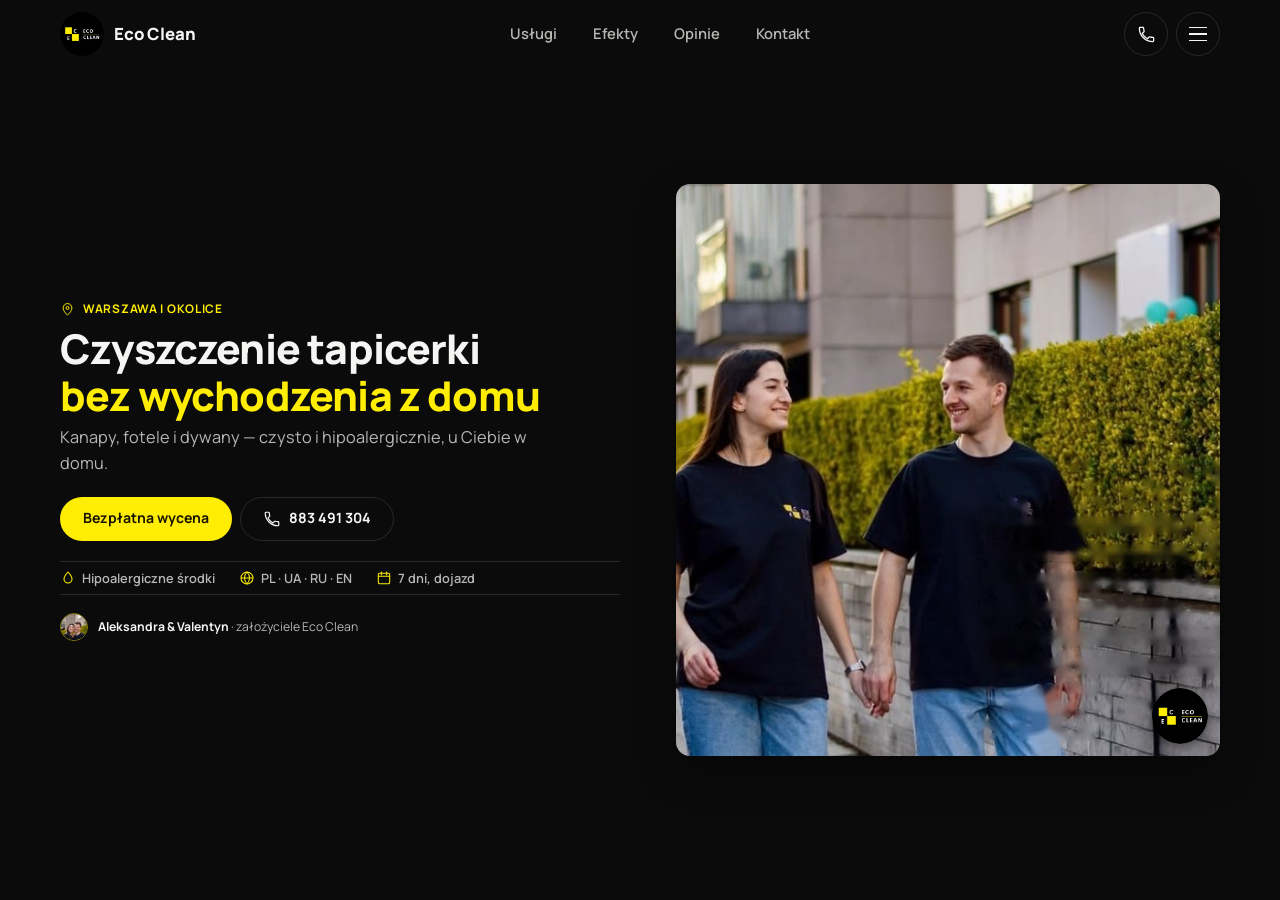
==== commit 585836f5: "Tighten hero to fit smallest screens, restore trust row, no-blur photo Text removed from the photo v" ====
--- a/ecoclean/index.html
+++ b/ecoclean/index.html
@@ -52,8 +52,8 @@
       <div class="wrap hero-grid">
 
         <figure class="hero-photo-card rv">
-          <img src="img/couple-walking.jpg" alt="Aleksandra i Valentyn, zespół Eco Clean, w markowych koszulkach na osiedlu w Warszawie" width="690" height="340" fetchpriority="high" decoding="async" />
-          <img src="img/eco-logo.png" alt="" class="hero-photo-badge" width="52" height="52" />
+          <img src="img/couple-walking.jpg" alt="Aleksandra i Valentyn, zespół Eco Clean, w markowych koszulkach na osiedlu w Warszawie" width="700" height="625" fetchpriority="high" decoding="async" />
+          <img src="img/eco-logo.png" alt="" class="hero-photo-badge" width="48" height="48" />
         </figure>
 
         <div class="hero-content">
@@ -68,7 +68,7 @@
           </h1>
 
           <p class="lead rv rv-delay-2">
-            Kanapy, fotele i dywany — dogłębnie wyczyszczone hipoalergicznymi środkami, u Ciebie w domu.
+            Kanapy, fotele i dywany — czysto i hipoalergicznie, u Ciebie w domu.
           </p>
 
           <div class="cta-row rv rv-delay-3">
@@ -79,29 +79,27 @@
             </a>
           </div>
 
+          <ul class="trust-row rv rv-delay-3">
+            <li>
+              <svg viewBox="0 0 24 24" fill="none" aria-hidden="true"><path d="M12 3s6 6.2 6 10.5a6 6 0 1 1-12 0C6 9.2 12 3 12 3Z" stroke="currentColor" stroke-width="1.6" stroke-linejoin="round"/></svg>
+              Hipoalergiczne środki
+            </li>
+            <li>
+              <svg viewBox="0 0 24 24" fill="none" aria-hidden="true"><circle cx="12" cy="12" r="9" stroke="currentColor" stroke-width="1.6"/><path d="M3 12h18M12 3c2.5 2.6 3.8 5.7 3.8 9s-1.3 6.4-3.8 9c-2.5-2.6-3.8-5.7-3.8-9S9.5 5.6 12 3Z" stroke="currentColor" stroke-width="1.6"/></svg>
+              PL · UA · RU · EN
+            </li>
+            <li>
+              <svg viewBox="0 0 24 24" fill="none" aria-hidden="true"><rect x="3.5" y="5" width="17" height="15.5" rx="2" stroke="currentColor" stroke-width="1.6"/><path d="M3.5 9.5h17M8 3v4M16 3v4" stroke="currentColor" stroke-width="1.6" stroke-linecap="round"/></svg>
+              7 dni, dojazd
+            </li>
+          </ul>
+
           <div class="founder-row rv rv-delay-3">
-            <img src="img/couple-embrace.jpg" alt="" width="40" height="40" loading="lazy" />
+            <img src="img/couple-embrace.jpg" alt="" width="32" height="32" loading="lazy" />
             <span><strong>Aleksandra &amp; Valentyn</strong> · założyciele Eco Clean</span>
           </div>
         </div>
 
-      </div>
-    </section>
-
-    <section class="trust-bar" aria-label="Dlaczego Eco Clean">
-      <div class="wrap trust-bar-inner">
-        <div class="trust-item">
-          <svg viewBox="0 0 24 24" fill="none" aria-hidden="true"><path d="M12 3s6 6.2 6 10.5a6 6 0 1 1-12 0C6 9.2 12 3 12 3Z" stroke="currentColor" stroke-width="1.6" stroke-linejoin="round"/></svg>
-          Hipoalergiczne środki
-        </div>
-        <div class="trust-item">
-          <svg viewBox="0 0 24 24" fill="none" aria-hidden="true"><circle cx="12" cy="12" r="9" stroke="currentColor" stroke-width="1.6"/><path d="M3 12h18M12 3c2.5 2.6 3.8 5.7 3.8 9s-1.3 6.4-3.8 9c-2.5-2.6-3.8-5.7-3.8-9S9.5 5.6 12 3Z" stroke="currentColor" stroke-width="1.6"/></svg>
-          PL · UA · RU · EN
-        </div>
-        <div class="trust-item">
-          <svg viewBox="0 0 24 24" fill="none" aria-hidden="true"><rect x="3.5" y="5" width="17" height="15.5" rx="2" stroke="currentColor" stroke-width="1.6"/><path d="M3.5 9.5h17M8 3v4M16 3v4" stroke="currentColor" stroke-width="1.6" stroke-linecap="round"/></svg>
-          7 dni w tygodniu, dojazd
-        </div>
       </div>
     </section>
   </main>
--- a/ecoclean/css/style.css
+++ b/ecoclean/css/style.css
@@ -194,13 +194,13 @@
   min-height: 100svh;
   display: flex;
   align-items: center;
-  padding-top: 64px;
-  padding-bottom: 16px;
+  padding-top: 48px;
+  padding-bottom: 8px;
 }
 .hero-grid {
   display: flex;
   flex-direction: column;
-  gap: 20px;
+  gap: 10px;
   width: 100%;
 }
 
@@ -213,15 +213,16 @@
 .hero-photo-card img:first-child {
   width: 100%;
   height: auto;
-  aspect-ratio: 690 / 340;
+  aspect-ratio: 4 / 3;
   object-fit: cover;
+  object-position: center top;
 }
 .hero-photo-badge {
   position: absolute;
   right: 12px;
   bottom: 12px;
-  width: 44px;
-  height: 44px;
+  width: 40px;
+  height: 40px;
   border-radius: 50%;
   box-shadow: 0 4px 14px rgba(0,0,0,0.5);
 }
@@ -230,47 +231,47 @@
   display: inline-flex;
   align-items: center;
   gap: 8px;
-  font-size: 0.78rem;
+  font-size: 0.74rem;
   font-weight: 700;
   letter-spacing: 0.06em;
   text-transform: uppercase;
   color: var(--yellow);
-  margin-bottom: 12px;
-}
-.eyebrow svg { color: var(--yellow); width: 16px; height: 16px; }
+  margin-bottom: 6px;
+}
+.eyebrow svg { color: var(--yellow); width: 15px; height: 15px; }
 
 h1 {
-  font-size: clamp(1.6rem, 6.5vw, 2.5rem);
+  font-size: clamp(1.4rem, 5.8vw, 2.5rem);
   font-weight: 800;
-  line-height: 1.18;
+  line-height: 1.14;
   letter-spacing: -0.02em;
-  margin-bottom: 12px;
+  margin-bottom: 6px;
 }
 .accent { display: block; color: var(--yellow); }
 
 .lead {
-  font-size: 0.95rem;
+  font-size: 0.88rem;
   color: var(--text-dim);
   max-width: 48ch;
-  margin-bottom: 20px;
+  margin-bottom: 10px;
 }
 
 .cta-row {
   display: flex;
   flex-wrap: wrap;
-  gap: 10px;
-  margin-bottom: 20px;
+  gap: 8px;
+  margin-bottom: 8px;
 }
 .btn {
   display: inline-flex;
   align-items: center;
   justify-content: center;
   gap: 8px;
-  min-height: 48px;
-  padding: 0 24px;
+  min-height: 44px;
+  padding: 0 22px;
   border-radius: 100px;
   font-family: var(--font);
-  font-size: 0.9rem;
+  font-size: 0.88rem;
   font-weight: 700;
   cursor: pointer;
   touch-action: manipulation;
@@ -284,56 +285,54 @@
 .btn-ghost:hover { border-color: var(--yellow); color: var(--yellow); }
 .btn-ghost svg { color: currentColor; }
 
+.trust-row {
+  display: flex;
+  flex-wrap: wrap;
+  column-gap: 14px;
+  row-gap: 4px;
+  padding: 6px 0;
+  border-top: 1px solid var(--border);
+  border-bottom: 1px solid var(--border);
+  margin-bottom: 8px;
+}
+.trust-row li {
+  display: flex;
+  align-items: center;
+  gap: 6px;
+  font-size: 0.72rem;
+  font-weight: 600;
+  color: var(--text-dim);
+  white-space: nowrap;
+}
+.trust-row svg { color: var(--yellow); width: 14px; height: 14px; }
+
 .founder-row {
   display: flex;
   align-items: center;
   gap: 10px;
 }
 .founder-row img {
-  width: 32px;
-  height: 32px;
+  width: 28px;
+  height: 28px;
   border-radius: 50%;
   border: 1.5px solid rgba(255,237,3,0.5);
   object-fit: cover;
   flex: none;
 }
 .founder-row span {
-  font-size: 0.8rem;
+  font-size: 0.76rem;
   color: var(--text-dim);
 }
 .founder-row strong { color: var(--text); font-weight: 700; }
-
-/* ================================================================
-   TRUST BAR (below the fold — not part of the one-screen hero)
-================================================================ */
-.trust-bar {
-  border-top: 1px solid var(--border);
-  padding: 24px 0;
-}
-.trust-bar-inner {
-  display: flex;
-  flex-direction: column;
-  gap: 14px;
-}
-.trust-item {
-  display: flex;
-  align-items: center;
-  gap: 10px;
-  font-size: 0.85rem;
-  font-weight: 600;
-  color: var(--text-dim);
-}
-.trust-item svg { color: var(--yellow); }
 
 /* ================================================================
    DESKTOP
 ================================================================ */
 @media (min-width: 600px) {
   .cta-row { flex-wrap: nowrap; }
-}
-
-@media (min-width: 720px) {
-  .trust-bar-inner { flex-direction: row; flex-wrap: wrap; gap: 32px; justify-content: center; }
+  .trust-row { justify-content: flex-start; column-gap: 24px; }
+  .trust-row li { font-size: 0.8rem; }
+  .trust-row svg { width: 16px; height: 16px; }
 }
 
 @media (min-width: 960px) {
@@ -346,13 +345,15 @@
   }
   .hero-content { order: 1; flex: 1 1 52%; max-width: 560px; }
   .hero-photo-card { order: 2; flex: 1 1 48%; }
-  .hero-photo-card img:first-child { aspect-ratio: 4 / 3; }
+  .hero-photo-card img:first-child { aspect-ratio: 4 / 3.6; }
   .hero-photo-badge { width: 56px; height: 56px; }
 
   h1 { font-size: clamp(2rem, 3.2vw, 2.7rem); }
-  .lead { font-size: 1.02rem; }
-}
-
-@media (min-height: 780px) and (min-width: 960px) {
-  .hero-photo-card img:first-child { aspect-ratio: 16 / 11; }
-}
+  .lead { font-size: 1.02rem; margin-bottom: 20px; }
+  .cta-row { margin-bottom: 20px; }
+  .trust-row { margin-bottom: 18px; }
+}
+
+@media (min-height: 800px) and (min-width: 960px) {
+  .hero-photo-card img:first-child { aspect-ratio: 4 / 4.2; }
+}
